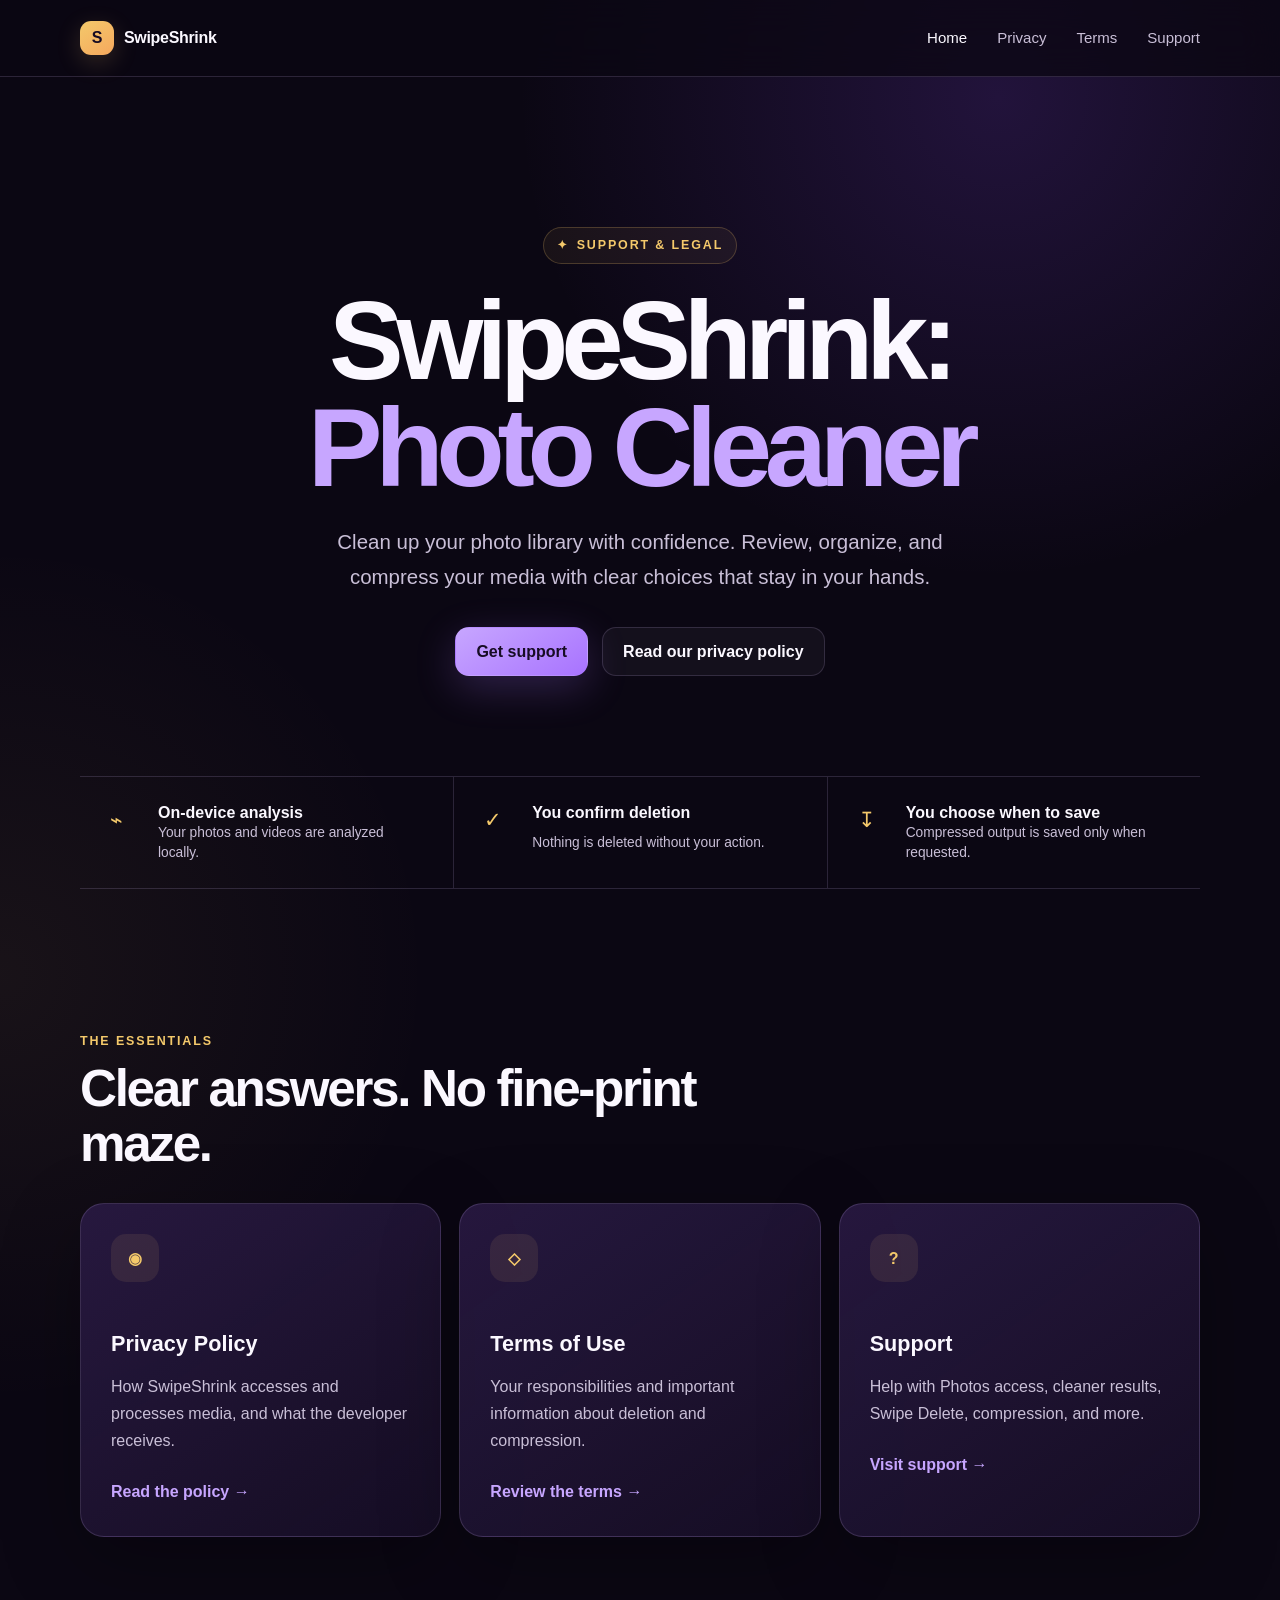
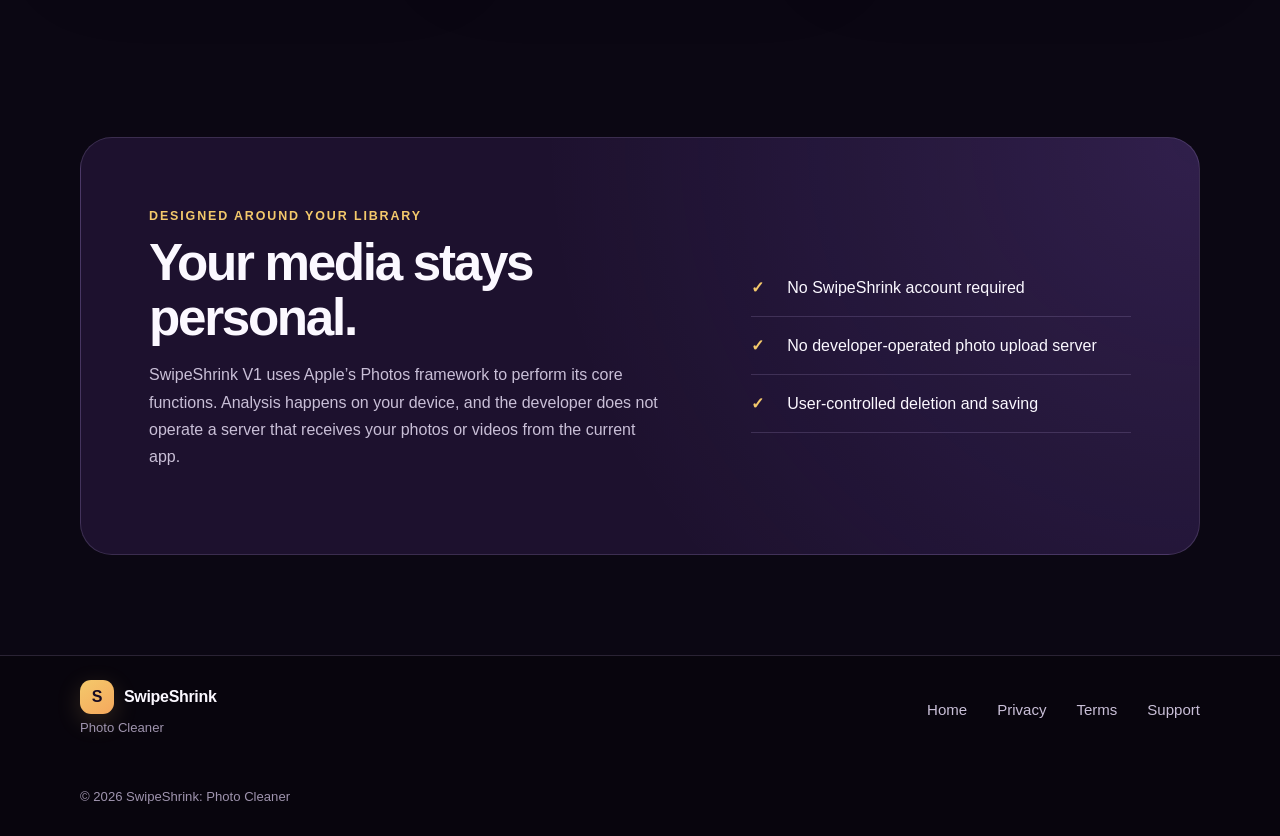
==== index.html @ 50cddd47 "Create SwipeShrink support and legal site" ====
<!doctype html>
<html lang="en">
<head>
  <meta charset="utf-8">
  <meta name="viewport" content="width=device-width, initial-scale=1">
  <meta name="description" content="Official support and legal information for SwipeShrink: Photo Cleaner.">
  <title>SwipeShrink: Photo Cleaner — Support &amp; Legal</title>
  <link rel="icon" href="favicon.svg" type="image/svg+xml">
  <link rel="stylesheet" href="styles.css">
</head>
<body>
  <a class="skip-link" href="#main-content">Skip to main content</a>
  <header class="site-header">
    <nav class="nav wrap" aria-label="Primary navigation">
      <a class="brand" href="index.html" aria-label="SwipeShrink home"><span class="brand-mark" aria-hidden="true">S</span><span>SwipeShrink</span></a>
      <div class="nav-links">
        <a href="index.html" aria-current="page">Home</a>
        <a href="privacy.html">Privacy</a>
        <a href="terms.html">Terms</a>
        <a href="support.html">Support</a>
      </div>
    </nav>
  </header>

  <main id="main-content">
    <section class="hero wrap">
      <div class="eyebrow"><span aria-hidden="true">✦</span> Support &amp; legal</div>
      <h1>SwipeShrink:<br><span>Photo Cleaner</span></h1>
      <p class="hero-copy">Clean up your photo library with confidence. Review, organize, and compress your media with clear choices that stay in your hands.</p>
      <div class="hero-actions">
        <a class="button button-primary" href="support.html">Get support</a>
        <a class="button button-secondary" href="privacy.html">Read our privacy policy</a>
      </div>
      <div class="trust-strip" aria-label="Key privacy and safety principles">
        <div><span class="trust-icon" aria-hidden="true">⌁</span><strong>On-device analysis</strong><span>Your photos and videos are analyzed locally.</span></div>
        <div><span class="trust-icon" aria-hidden="true">✓</span><strong>You confirm deletion</strong><span>Nothing is deleted without your action.</span></div>
        <div><span class="trust-icon" aria-hidden="true">↧</span><strong>You choose when to save</strong><span>Compressed output is saved only when requested.</span></div>
      </div>
    </section>

    <section class="section wrap" aria-labelledby="essentials-title">
      <div class="section-heading">
        <p class="kicker">The essentials</p>
        <h2 id="essentials-title">Clear answers. No fine-print maze.</h2>
      </div>
      <div class="card-grid">
        <a class="link-card" href="privacy.html"><span class="card-icon" aria-hidden="true">◉</span><h3>Privacy Policy</h3><p>How SwipeShrink accesses and processes media, and what the developer receives.</p><span class="card-link">Read the policy <span aria-hidden="true">→</span></span></a>
        <a class="link-card" href="terms.html"><span class="card-icon" aria-hidden="true">◇</span><h3>Terms of Use</h3><p>Your responsibilities and important information about deletion and compression.</p><span class="card-link">Review the terms <span aria-hidden="true">→</span></span></a>
        <a class="link-card" href="support.html"><span class="card-icon" aria-hidden="true">?</span><h3>Support</h3><p>Help with Photos access, cleaner results, Swipe Delete, compression, and more.</p><span class="card-link">Visit support <span aria-hidden="true">→</span></span></a>
      </div>
    </section>

    <section class="section wrap">
      <div class="privacy-panel">
        <div>
          <p class="kicker">Designed around your library</p>
          <h2>Your media stays personal.</h2>
          <p>SwipeShrink V1 uses Apple’s Photos framework to perform its core functions. Analysis happens on your device, and the developer does not operate a server that receives your photos or videos from the current app.</p>
        </div>
        <ul class="check-list">
          <li>No SwipeShrink account required</li>
          <li>No developer-operated photo upload server</li>
          <li>User-controlled deletion and saving</li>
        </ul>
      </div>
    </section>
  </main>

  <footer class="site-footer">
    <div class="wrap footer-inner">
      <div><a class="brand footer-brand" href="index.html"><span class="brand-mark" aria-hidden="true">S</span><span>SwipeShrink</span></a><p>Photo Cleaner</p></div>
      <nav class="footer-links" aria-label="Footer navigation"><a href="index.html">Home</a><a href="privacy.html">Privacy</a><a href="terms.html">Terms</a><a href="support.html">Support</a></nav>
      <p class="copyright">© 2026 SwipeShrink: Photo Cleaner</p>
    </div>
  </footer>
</body>
</html>
---- styles.css ----
:root {
  color-scheme: dark;
  --bg: #0b0713;
  --bg-raised: #130c22;
  --card: rgba(36, 23, 58, 0.72);
  --card-strong: #211536;
  --text: #fbf8ff;
  --muted: #c9bfd7;
  --purple: #a873ff;
  --purple-bright: #c7a6ff;
  --gold: #f4c96b;
  --line: rgba(214, 190, 255, 0.16);
  --shadow: 0 24px 80px rgba(0, 0, 0, 0.28);
  --radius: 24px;
  font-family: Inter, ui-sans-serif, -apple-system, BlinkMacSystemFont, "Segoe UI", sans-serif;
}

* { box-sizing: border-box; }
html { scroll-behavior: smooth; }
body { margin: 0; min-width: 320px; color: var(--text); background: radial-gradient(circle at 78% 4%, rgba(126, 67, 220, .2), transparent 30rem), radial-gradient(circle at 0 40%, rgba(244, 201, 107, .06), transparent 27rem), var(--bg); line-height: 1.7; }
a { color: inherit; }
.wrap { width: min(1120px, calc(100% - 40px)); margin-inline: auto; }
.skip-link { position: fixed; top: 10px; left: 10px; z-index: 100; padding: .65rem 1rem; border-radius: 10px; background: var(--gold); color: #231406; transform: translateY(-150%); }
.skip-link:focus { transform: translateY(0); }
a:focus-visible { outline: 3px solid var(--gold); outline-offset: 4px; }

.site-header { position: relative; z-index: 10; border-bottom: 1px solid var(--line); background: rgba(11, 7, 19, .76); backdrop-filter: blur(18px); }
.nav { min-height: 76px; display: flex; align-items: center; justify-content: space-between; gap: 24px; }
.brand { display: inline-flex; align-items: center; gap: 10px; text-decoration: none; font-weight: 750; letter-spacing: -.02em; }
.brand-mark { display: grid; place-items: center; width: 34px; height: 34px; border-radius: 11px; color: #160b23; background: linear-gradient(145deg, var(--gold), #f5a85d); box-shadow: 0 7px 24px rgba(244, 201, 107, .18); font-size: 1rem; }
.nav-links, .footer-links { display: flex; align-items: center; gap: clamp(14px, 3vw, 30px); }
.nav-links a, .footer-links a { color: var(--muted); text-decoration: none; font-size: .94rem; }
.nav-links a:hover, .footer-links a:hover, .nav-links a[aria-current="page"] { color: var(--text); }

.hero { padding-block: clamp(82px, 12vw, 150px) 42px; text-align: center; }
.eyebrow, .kicker { color: var(--gold); font-size: .78rem; font-weight: 800; letter-spacing: .15em; text-transform: uppercase; }
.eyebrow { display: inline-flex; gap: 8px; align-items: center; padding: 7px 13px; border: 1px solid rgba(244, 201, 107, .22); border-radius: 999px; background: rgba(244, 201, 107, .06); }
h1 { max-width: 850px; margin: 24px auto; font-size: clamp(3.3rem, 9vw, 7rem); line-height: .95; letter-spacing: -.065em; }
h1 span { color: var(--purple-bright); }
.hero-copy { max-width: 690px; margin: 0 auto; color: var(--muted); font-size: clamp(1.05rem, 2vw, 1.28rem); }
.hero-actions { display: flex; justify-content: center; flex-wrap: wrap; gap: 14px; margin-top: 32px; }
.button { display: inline-flex; min-height: 48px; align-items: center; justify-content: center; padding: 10px 20px; border: 1px solid var(--line); border-radius: 14px; text-decoration: none; font-weight: 750; transition: transform .2s ease, background .2s ease; }
.button:hover { transform: translateY(-2px); }
.button-primary { color: #170c24; border-color: transparent; background: linear-gradient(145deg, var(--purple-bright), var(--purple)); box-shadow: 0 12px 40px rgba(168, 115, 255, .23); }
.button-secondary { background: rgba(255,255,255,.04); }
.trust-strip { display: grid; grid-template-columns: repeat(3, 1fr); margin-top: clamp(64px, 9vw, 100px); text-align: left; border-block: 1px solid var(--line); }
.trust-strip > div { display: grid; grid-template-columns: 36px 1fr; gap: 0 12px; padding: 25px clamp(16px, 3vw, 30px); }
.trust-strip > div + div { border-left: 1px solid var(--line); }
.trust-icon { grid-row: span 2; color: var(--gold); font-size: 1.3rem; }
.trust-strip strong { line-height: 1.35; }
.trust-strip span:last-child { color: var(--muted); font-size: .86rem; line-height: 1.45; }

.section { padding-block: clamp(62px, 9vw, 100px); }
.section-heading { max-width: 700px; margin-bottom: 32px; }
.kicker { margin: 0 0 8px; }
h2 { margin: 0; font-size: clamp(2rem, 4vw, 3.25rem); line-height: 1.08; letter-spacing: -.045em; }
.card-grid { display: grid; grid-template-columns: repeat(3, 1fr); gap: 18px; }
.link-card { display: block; min-height: 320px; padding: 30px; border: 1px solid var(--line); border-radius: var(--radius); background: linear-gradient(145deg, rgba(43, 27, 70, .85), rgba(24, 15, 40, .78)); box-shadow: var(--shadow); text-decoration: none; transition: transform .22s ease, border-color .22s ease; }
.link-card:hover { transform: translateY(-5px); border-color: rgba(199, 166, 255, .4); }
.card-icon { display: grid; place-items: center; width: 48px; height: 48px; margin-bottom: 44px; border-radius: 15px; color: var(--gold); background: rgba(244, 201, 107, .09); font-weight: 900; }
.link-card h3 { margin: 0 0 10px; font-size: 1.35rem; }
.link-card p { margin: 0; color: var(--muted); }
.card-link { display: block; margin-top: 24px; color: var(--purple-bright); font-weight: 750; }
.privacy-panel { display: grid; grid-template-columns: 1.35fr 1fr; gap: clamp(30px, 7vw, 90px); padding: clamp(32px, 6vw, 68px); border: 1px solid var(--line); border-radius: calc(var(--radius) + 8px); background: radial-gradient(circle at 100% 0, rgba(168, 115, 255, .14), transparent 55%), var(--card); }
.privacy-panel p:not(.kicker) { color: var(--muted); }
.check-list { align-self: center; margin: 0; padding: 0; list-style: none; }
.check-list li { position: relative; padding: 15px 0 15px 36px; border-bottom: 1px solid var(--line); }
.check-list li::before { content: "✓"; position: absolute; left: 0; color: var(--gold); font-weight: 900; }

.page-hero { padding-block: clamp(58px, 8vw, 95px) 44px; border-bottom: 1px solid var(--line); }
.page-hero h1 { max-width: 880px; margin: 14px 0 18px; font-size: clamp(2.6rem, 6vw, 5.2rem); }
.page-hero p { max-width: 720px; margin: 0; color: var(--muted); font-size: 1.1rem; }
.effective-date { display: inline-block; margin-top: 22px; padding: 7px 12px; border-radius: 999px; background: rgba(168,115,255,.11); color: var(--purple-bright); font-size: .88rem; font-weight: 700; }
.document-layout { display: grid; grid-template-columns: 240px minmax(0, 720px); justify-content: center; gap: clamp(36px, 7vw, 90px); padding-block: 58px 100px; }
.toc { position: sticky; top: 24px; align-self: start; padding: 22px; border: 1px solid var(--line); border-radius: 18px; background: rgba(25, 16, 41, .7); }
.toc strong { display: block; margin-bottom: 10px; color: var(--text); font-size: .84rem; text-transform: uppercase; letter-spacing: .1em; }
.toc a { display: block; padding: 6px 0; color: var(--muted); text-decoration: none; font-size: .87rem; line-height: 1.35; }
.toc a:hover { color: var(--purple-bright); }
.legal-content section, .support-content section { scroll-margin-top: 28px; padding-block: 8px 30px; }
.legal-content h2, .support-content h2 { margin-bottom: 13px; font-size: clamp(1.45rem, 3vw, 2rem); letter-spacing: -.025em; }
.legal-content p, .legal-content li, .support-content p, .support-content li { color: var(--muted); }
.legal-content strong, .support-content strong { color: var(--text); }
.legal-content ul, .support-content ul, .support-content ol { padding-left: 1.35rem; }
.legal-content a, .support-content a { color: var(--purple-bright); text-underline-offset: 3px; }
.notice { margin: 12px 0 24px; padding: 18px 20px; border-left: 3px solid var(--gold); border-radius: 0 14px 14px 0; background: rgba(244, 201, 107, .065); color: var(--muted); }
.support-content { max-width: 800px; margin-inline: auto; padding-block: 58px 100px; }
.faq-section { border-bottom: 1px solid var(--line); }
.option-grid { display: grid; grid-template-columns: repeat(3, 1fr); gap: 12px; margin-block: 22px; }
.option { padding: 18px; border: 1px solid var(--line); border-radius: 16px; background: var(--card); }
.option strong { display: block; color: var(--gold); }
.contact-panel { padding: clamp(26px, 5vw, 46px); border: 1px solid rgba(168,115,255,.28); border-radius: var(--radius); background: linear-gradient(145deg, rgba(91, 49, 157, .25), rgba(28, 18, 45, .86)); text-align: center; }
.contact-panel .button { margin-top: 12px; }

.site-footer { border-top: 1px solid var(--line); background: #08050d; }
.footer-inner { min-height: 180px; display: grid; grid-template-columns: 1fr auto; align-items: center; gap: 25px; }
.footer-brand { font-size: 1rem; }
.footer-inner > div p, .copyright { margin: 3px 0 0; color: #9f94ae; font-size: .82rem; }
.copyright { grid-column: 1 / -1; margin-top: -30px; }

@media (max-width: 760px) {
  .wrap { width: min(100% - 28px, 1120px); }
  .nav { min-height: 70px; align-items: flex-start; padding-block: 17px; }
  .brand > span:last-child { display: none; }
  .nav-links { flex: 1; min-width: 0; justify-content: flex-end; gap: clamp(8px, 3vw, 14px); }
  .nav-links a { font-size: .82rem; }
  .trust-strip, .card-grid, .privacy-panel, .document-layout, .option-grid { grid-template-columns: 1fr; }
  .trust-strip > div + div { border-left: 0; border-top: 1px solid var(--line); }
  .link-card { min-height: auto; }
  .card-icon { margin-bottom: 28px; }
  .toc { position: static; }
  .footer-inner { grid-template-columns: 1fr; padding-block: 38px; }
  .footer-links { flex-wrap: wrap; }
  .copyright { grid-column: auto; margin-top: 0; }
}

@media (max-width: 560px) {
  h1 { font-size: clamp(2.55rem, 12vw, 3.3rem); overflow-wrap: anywhere; }
  .nav-links { gap: 10px; }
  .nav-links a { font-size: .76rem; }
  .brand-mark { width: 30px; height: 30px; }
  .hero-actions .button { width: 100%; }
}

@media (prefers-reduced-motion: reduce) {
  html { scroll-behavior: auto; }
  *, *::before, *::after { transition-duration: .01ms !important; animation-duration: .01ms !important; }
}
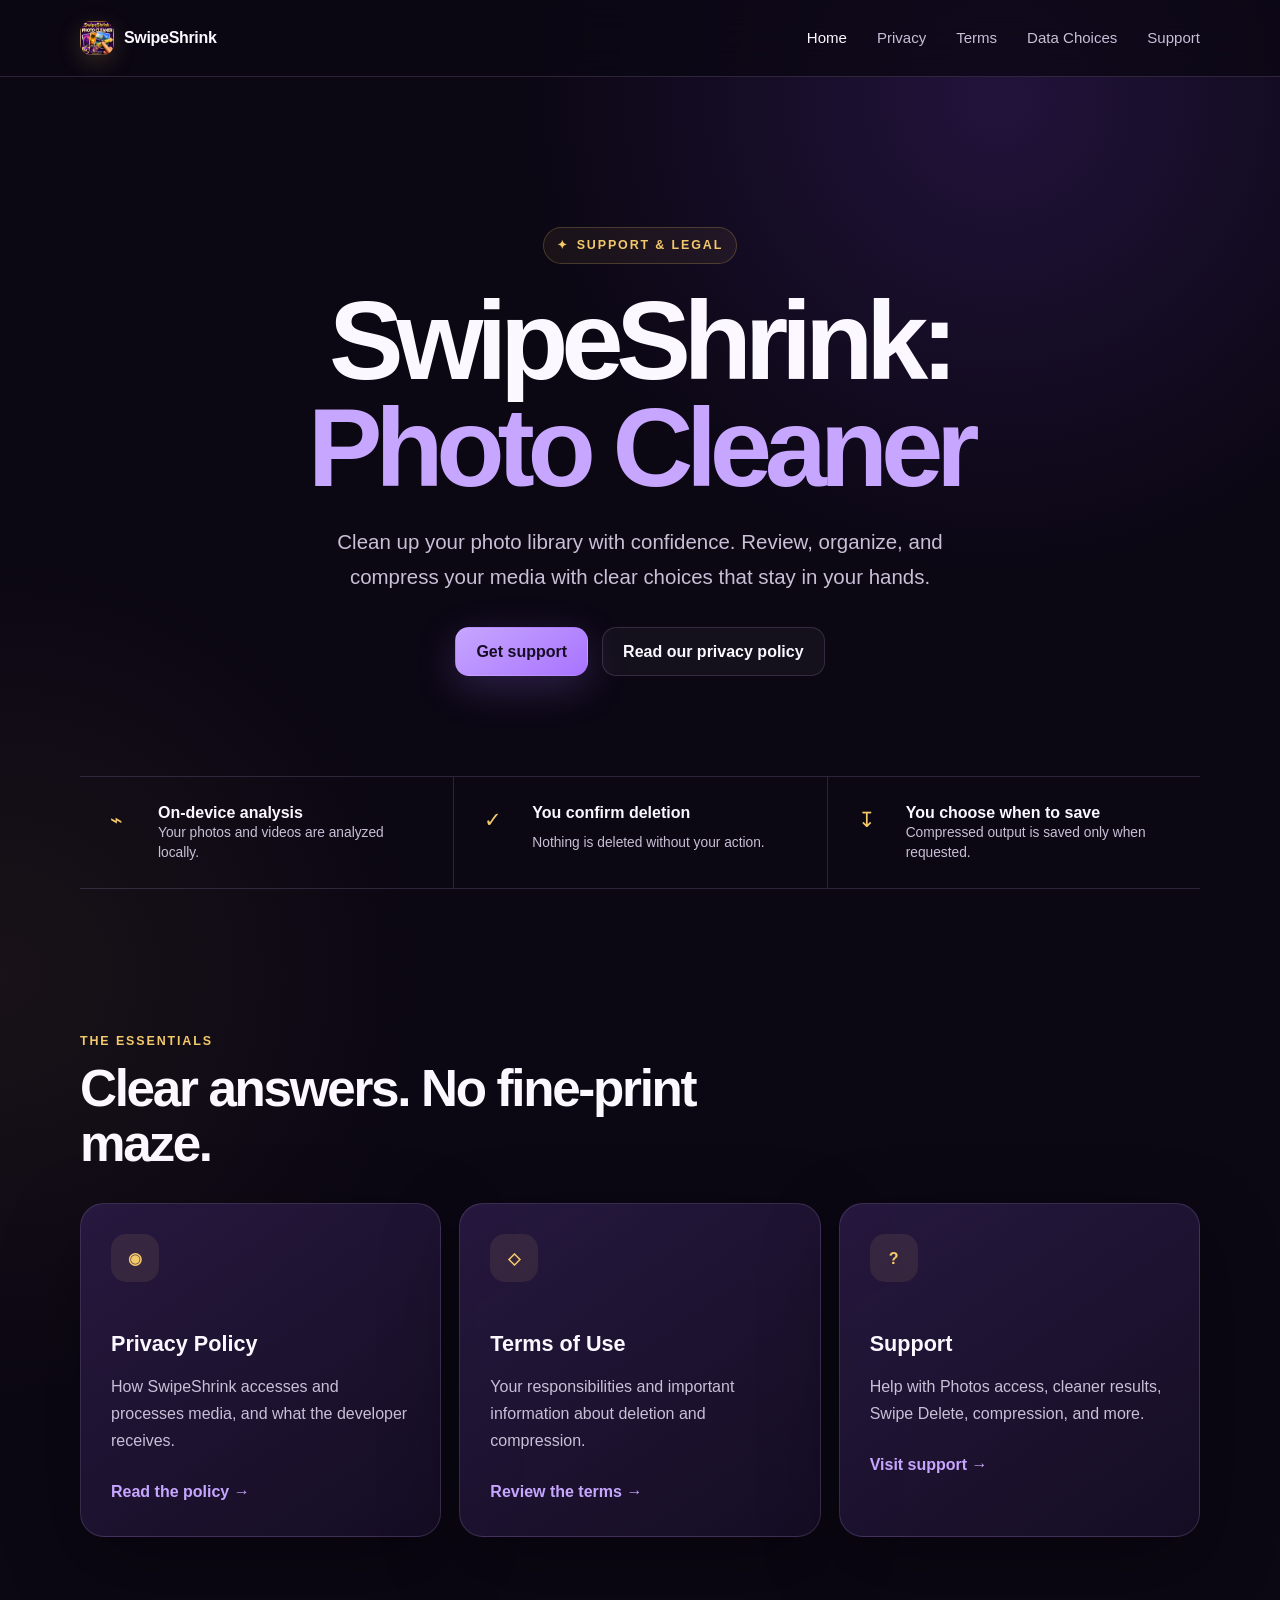
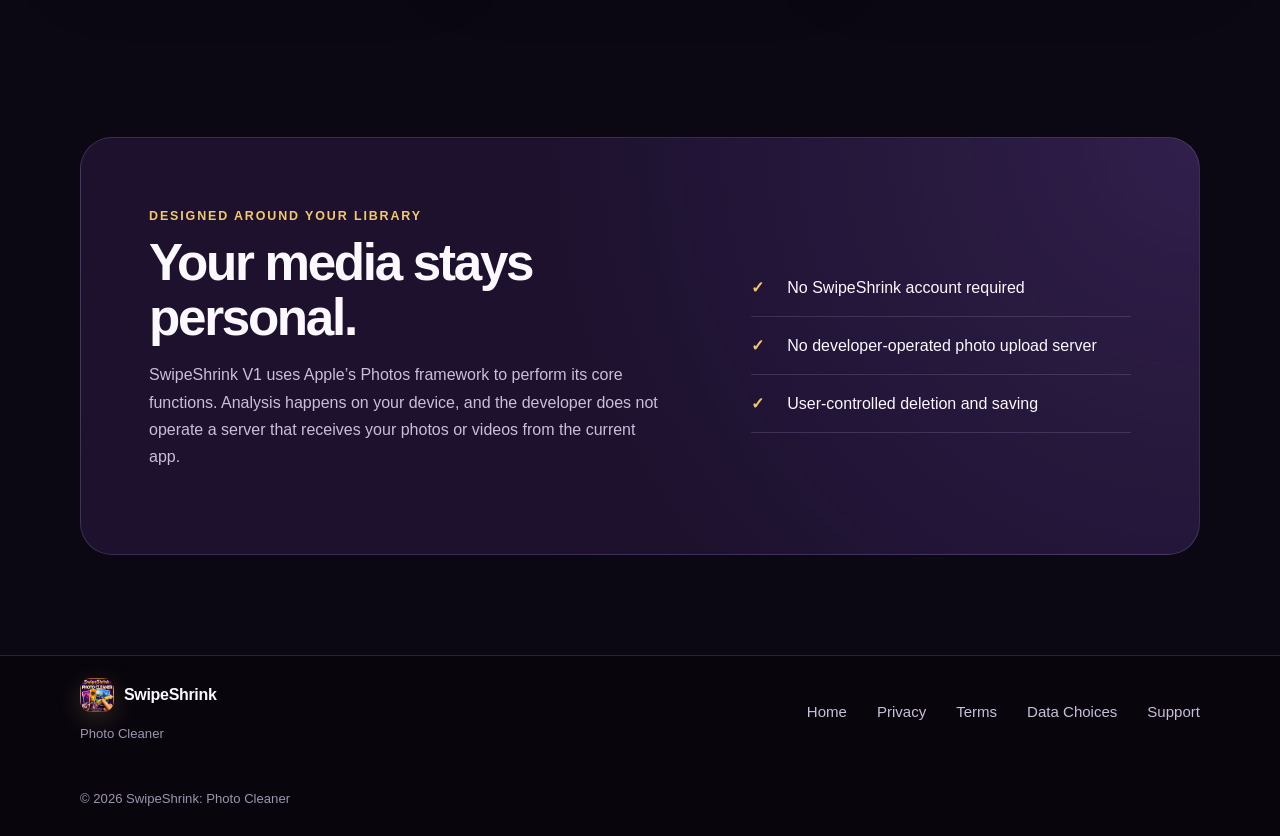
==== commit ec3047a9: "Replace placeholder brand mark with real app icon; add Data Choices page - Header/footer brand mark " ====
--- a/index.html
+++ b/index.html
@@ -12,11 +12,12 @@
   <a class="skip-link" href="#main-content">Skip to main content</a>
   <header class="site-header">
     <nav class="nav wrap" aria-label="Primary navigation">
-      <a class="brand" href="index.html" aria-label="SwipeShrink home"><span class="brand-mark" aria-hidden="true">S</span><span>SwipeShrink</span></a>
+      <a class="brand" href="index.html" aria-label="SwipeShrink home"><img class="brand-mark" src="app-icon-192.png" width="34" height="34" alt="SwipeShrink app icon"><span>SwipeShrink</span></a>
       <div class="nav-links">
         <a href="index.html" aria-current="page">Home</a>
         <a href="privacy.html">Privacy</a>
         <a href="terms.html">Terms</a>
+        <a href="data-choices.html">Data Choices</a>
         <a href="support.html">Support</a>
       </div>
     </nav>
@@ -68,8 +69,8 @@
 
   <footer class="site-footer">
     <div class="wrap footer-inner">
-      <div><a class="brand footer-brand" href="index.html"><span class="brand-mark" aria-hidden="true">S</span><span>SwipeShrink</span></a><p>Photo Cleaner</p></div>
-      <nav class="footer-links" aria-label="Footer navigation"><a href="index.html">Home</a><a href="privacy.html">Privacy</a><a href="terms.html">Terms</a><a href="support.html">Support</a></nav>
+      <div><a class="brand footer-brand" href="index.html" aria-label="SwipeShrink home"><img class="brand-mark" src="app-icon-192.png" width="34" height="34" alt="SwipeShrink app icon"><span>SwipeShrink</span></a><p>Photo Cleaner</p></div>
+      <nav class="footer-links" aria-label="Footer navigation"><a href="index.html">Home</a><a href="privacy.html">Privacy</a><a href="terms.html">Terms</a><a href="data-choices.html">Data Choices</a><a href="support.html">Support</a></nav>
       <p class="copyright">© 2026 SwipeShrink: Photo Cleaner</p>
     </div>
   </footer>
--- a/styles.css
+++ b/styles.css
@@ -27,7 +27,7 @@
 .site-header { position: relative; z-index: 10; border-bottom: 1px solid var(--line); background: rgba(11, 7, 19, .76); backdrop-filter: blur(18px); }
 .nav { min-height: 76px; display: flex; align-items: center; justify-content: space-between; gap: 24px; }
 .brand { display: inline-flex; align-items: center; gap: 10px; text-decoration: none; font-weight: 750; letter-spacing: -.02em; }
-.brand-mark { display: grid; place-items: center; width: 34px; height: 34px; border-radius: 11px; color: #160b23; background: linear-gradient(145deg, var(--gold), #f5a85d); box-shadow: 0 7px 24px rgba(244, 201, 107, .18); font-size: 1rem; }
+.brand-mark { display: block; flex: none; width: 34px; height: 34px; border-radius: 11px; overflow: hidden; box-shadow: 0 7px 24px rgba(244, 201, 107, .18); object-fit: cover; }
 .nav-links, .footer-links { display: flex; align-items: center; gap: clamp(14px, 3vw, 30px); }
 .nav-links a, .footer-links a { color: var(--muted); text-decoration: none; font-size: .94rem; }
 .nav-links a:hover, .footer-links a:hover, .nav-links a[aria-current="page"] { color: var(--text); }
@@ -101,7 +101,7 @@
   .wrap { width: min(100% - 28px, 1120px); }
   .nav { min-height: 70px; align-items: flex-start; padding-block: 17px; }
   .brand > span:last-child { display: none; }
-  .nav-links { flex: 1; min-width: 0; justify-content: flex-end; gap: clamp(8px, 3vw, 14px); }
+  .nav-links { flex: 1; min-width: 0; flex-wrap: wrap; row-gap: 6px; justify-content: flex-end; gap: clamp(8px, 3vw, 14px); }
   .nav-links a { font-size: .82rem; }
   .trust-strip, .card-grid, .privacy-panel, .document-layout, .option-grid { grid-template-columns: 1fr; }
   .trust-strip > div + div { border-left: 0; border-top: 1px solid var(--line); }
